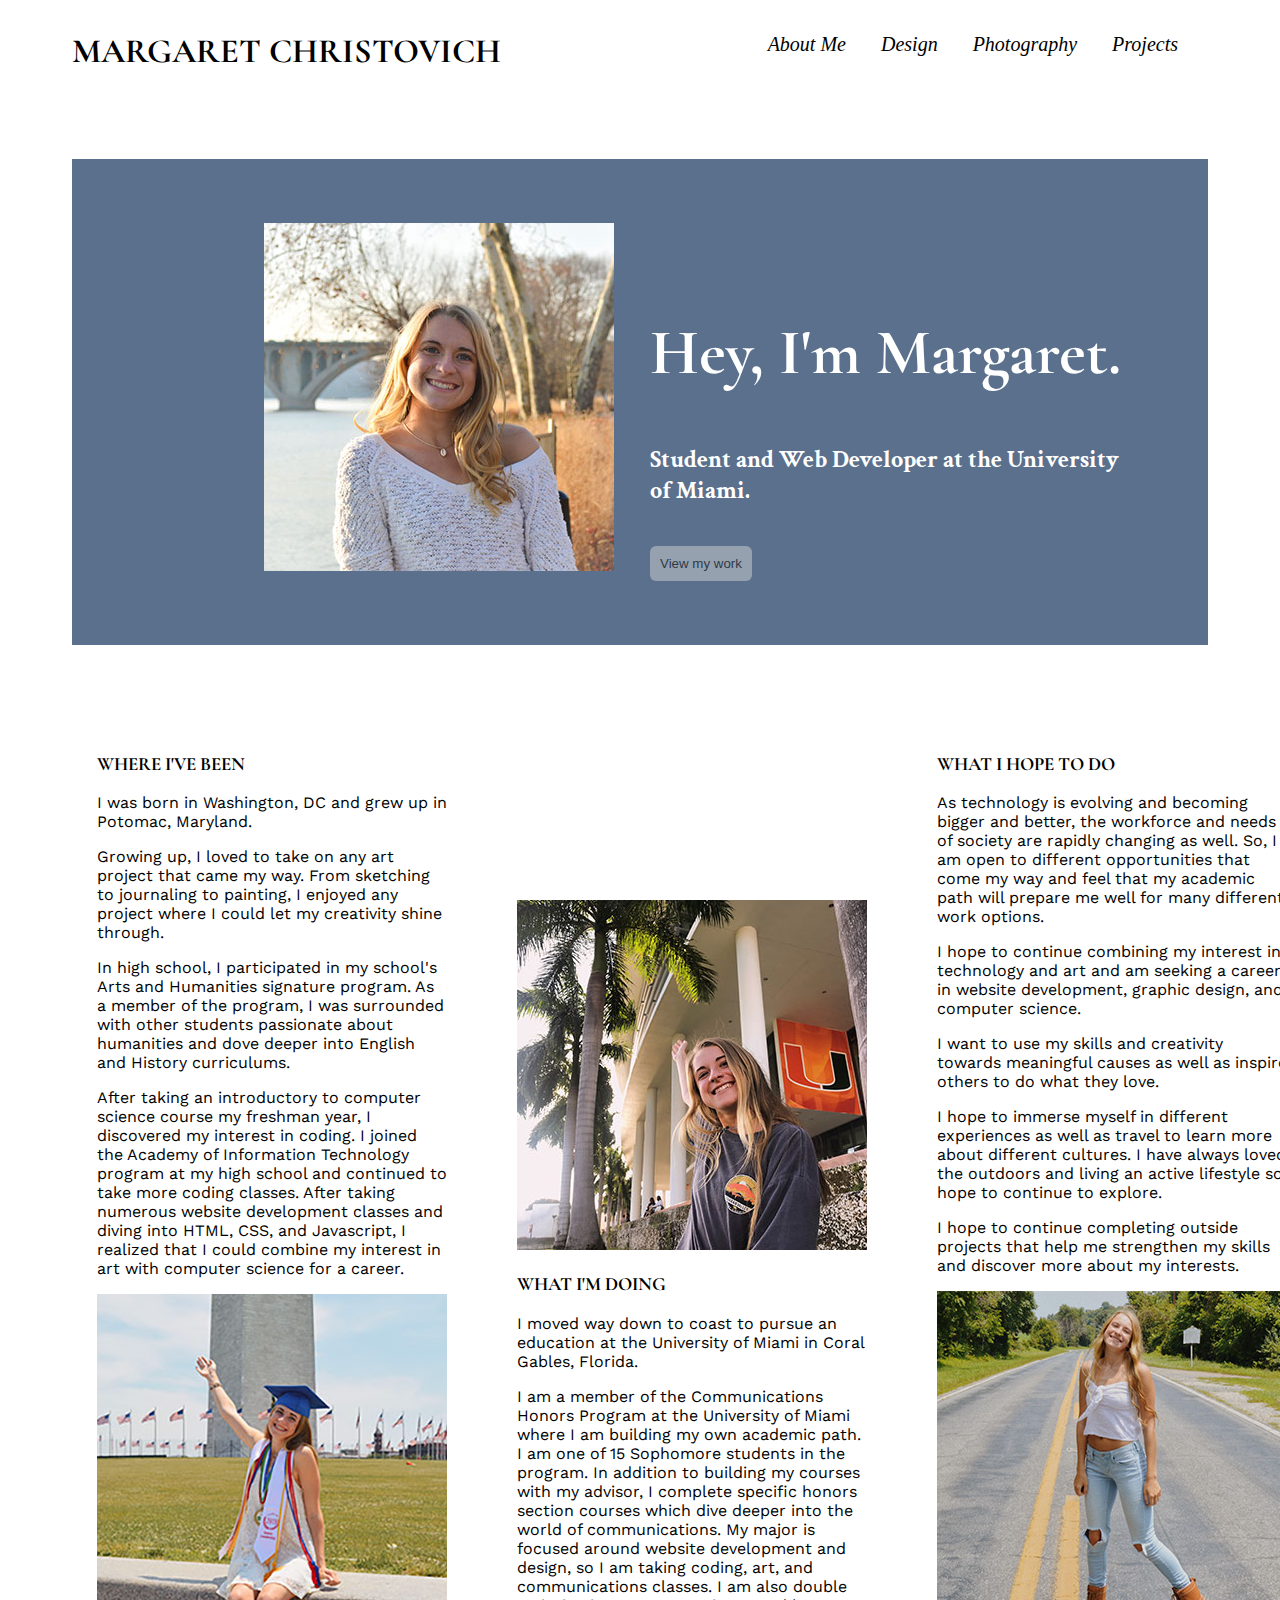
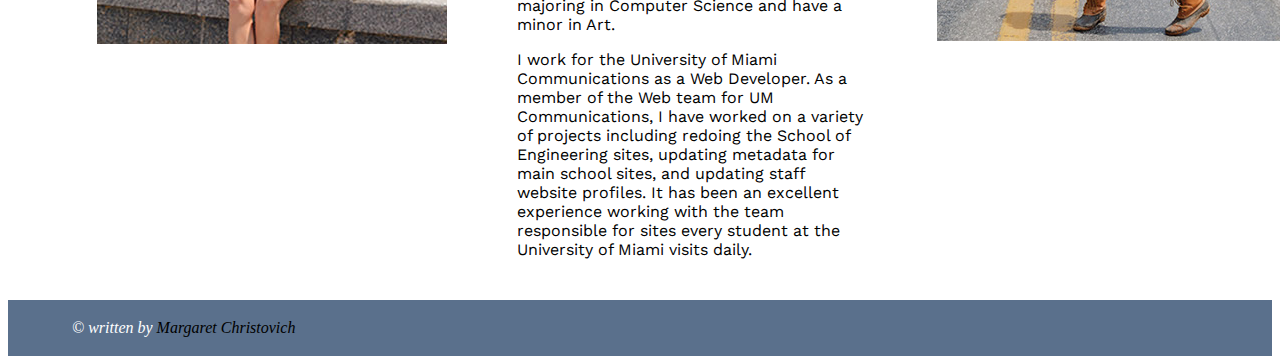
==== index.html @ 2111269c "updates" ====
<!-- Portfolio Website -->

<!DOCTYPE html>

	<html lang="en">

	<head>

		<meta charset="UTF-8">
		<title>Portfolio Site</title>
		<link rel="shortcut icon" type="image/jpg" href="assets/images/Favicon1.jpg">
		<link rel="stylesheet" type="text/css" href="css/style.css">
		<meta name="viewport" content="width=device-width, initial-scale=1.0">

	</head>

	<body>

			<header>

				<h1 id="topname"><a href="index.html">MARGARET CHRISTOVICH</a></h1>

				<nav id="topbar">
					<a href="index.html">About Me</a>
					<a href="portfolio2.html">Design</a>
					<a href="portfolio3.html">Photography</a>
					<a href="portfolio4.html">Projects</a>
				</nav>

			</header>

		<main>

			<section id="introself">

					<img src="images/self-edited.jpg" id="selffront" alt="margaret headshot">

					<article id="heyintro">

					<h2>Hey, I'm Margaret.</h2>
					<h4 id="smallerintro">Student and Web Developer at the University of Miami.</h4>

					<button id="viewbutton"><a href="portfolio2.html">View my work</a></button>

					</article>

				</section>

			<section id="aboutself">

					<article>

						<h3>WHERE I'VE BEEN</h3>
						<p>I was born in Washington, DC and grew up in Potomac, Maryland.</p>
						<p>Growing up, I loved to take on any art project that came my way. From sketching to journaling to painting, I enjoyed any project where I could let my creativity shine through.</p>
						<p>In high school, I participated in my school's Arts and Humanities signature program. As a member of the program, I was surrounded with other students passionate about humanities and dove deeper into English and History curriculums. </p>
						<p>After taking an introductory to computer science course my freshman year, I discovered my interest in coding. I joined the Academy of Information Technology program at my high school and continued to take more coding classes. After taking numerous website development classes and diving into HTML, CSS, and Javascript, I realized that I could combine my interest in art with computer science for a career.</p>
						<img src="images/grad-edited.jpg" alt="margaret high school graduation">

					</article>

					<article id="doingnow">

						<img src="images/umiami-edited.jpg" alt="margaret on campus at umiami">
						<h3>WHAT I'M DOING</h3>
						<p>I moved way down to coast to pursue an education at the University of Miami in Coral Gables, Florida.</p>
						<p>I am a member of the Communications Honors Program at the University of Miami where I am building my own academic path. I am one of 15 Sophomore students in the program. In addition to building my courses with my advisor, I complete specific honors section courses which dive deeper into the world of communications. My major is focused around website development and design, so I am taking coding, art, and communications classes. I am also double majoring in Computer Science and have a minor in Art.</p>
						<p>I work for the University of Miami Communications as a Web Developer. As a member of the Web team for UM Communications, I have worked on a variety of projects including redoing the School of Engineering sites, updating metadata for main school sites, and updating staff website profiles. It has been an excellent experience working with the team responsible for sites every student at the University of Miami visits daily.</p>

					</article>

					<article>

						<h3>WHAT I HOPE TO DO</h3>
						<p>As technology is evolving and becoming bigger and better, the workforce and needs of society are rapidly changing as well. So, I am open to different opportunities that come my way and feel that my academic path will prepare me well for many different work options.</p>
						<p>I hope to continue combining my interest in technology and art and am seeking a career in website development, graphic design, and computer science.</p>
						<p>I want to use my skills and creativity towards meaningful causes as well as inspire others to do what they love. </p>
						<p>I hope to immerse myself in different experiences as well as travel to learn more about different cultures. I have always loved the outdoors and living an active lifestyle so hope to continue to explore.</p>
						<p>I hope to continue completing outside projects that help me strengthen my skills and discover more about my interests.</p>
						<img src="images/road-edited.jpg" alt="margaret on road standing">

					</article>

			</section>


		</main>

		<footer>

				<address>
					&copy;
					written by <a> Margaret Christovich</a>
					<br>
				</address>

		</footer>

		<script src="https://ajax.googleapis.com/ajax/libs/jquery/1.10.1/jquery.min.js"></script>
		<script src="js/index.js"></script>

		</body>

	</html>
---- css/style.css ----
@import url('https://fonts.googleapis.com/css2?family=Cormorant+Garamond:wght@600&family=Crimson+Text&family=Major+Mono+Display&family=Work+Sans:ital,wght@1,300;1,600&display=swap');


/* DEVICES (mobile version) */
@media only screen and (min-width: 350px){

	#topname{
	margin-left:5vw;
	color: #000000;
	font-family: 'Cormorant Garamond', serif;
	font-size: 2.5em;
	text-align: left;
	}

	img{
		height: auto;
  	width: 100%;
	}

	#topname: visited{
		color: #000000;
	}

	#topbar{
		margin-left:15px;
	}

	#introself h2{
		font-family: 'Cormorant Garamond', serif;
	}

	a{
		color: #000000;
	}

	h2{
		font-family: 'Major Mono Display', monospace;
		font-size:2em;
	}

	h3{
		font-family: 'Cormorant Garamond', serif;
	}

	p{
		font-family: 'Work Sans', sans-serif;
	}

	#topbar a{
		margin-right: 15px;
		color: #000000;
	}

	#topbar a:hover{
	  background-color: #5A708C;
	  color: #FFFFFF;
	  font-size:1.25em;
	}

	#topbar a:active{
	  background-color: #D5E0F5;
	  color:#5A708C;
	}

	#topbar a:link{
	  font-style: italic;
	}

	#topbar a:visited{
	  text-decoration: underline;
	}

	header{
		display: grid;
		grid-template-columns: 1fr;
		grid-template-rows: 1fr .5fr;
		grid-gap: 20px;
	}

	nav{
		font-size: 1em;
	}

	footer{
		background-color:#5A708C;
		padding:1.5vw;
		color: #FFFFFF;
		padding-left:5vw;
	}

	a{
		text-decoration:none;
	}

	#selffront{
		margin-left:2.5vw;
	}

	#introself{
		display: grid;
		grid-template-columns: 1fr;
		grid-gap: 20px;
		color: #5A708C;
	}

	button{
		background-color: #D3D3D3;
		border-radius: 6px;
		padding:5px;
		border: none;
	  color: #FFFFFF;
	  padding: 10px;
	  text-align: center;
	  text-decoration: none;
		opacity: 0.5;
	}

	button:hover{
		background-color:#FFFFFF;
	}

	button: hover{
		  color: #000000;
		  font-size:1.25em;
	}

	#heyintro{
		font-size: 2em;
		font-family: 'Crimson Text', serif;
	}

	#smallerintro{
			font-size: .75em;
	}

	#aboutself{
		margin-top:40px;
		display: grid;
		grid-template-columns: 1fr;
		grid-gap: 10px;
	}

	#designgroup{
		margin: 5vw;
	}

	figure{
		margin:0;
		padding:0;
	}


	figcaption{
		margin:0;
		padding:0;
	}

	#topdesigngrid{
		display: grid;
		grid-template-columns: 1fr;
		grid-gap: 10px;

	}

	#designgrid{
		display: grid;
		grid-template-columns: 1fr;
		grid-gap: 10px;
		margin: none;
	}

	#photographygroup{
		margin: 5vw;
	}

	#paintinggroup{
		margin: 5vw;
	}

	#piccollage{
		display: grid;
		grid-template-columns: 1fr;
		grid-gap: 10px;
	}

	#whiteblock{
		display: grid;
		grid-template-columns: 1fr;
		grid-gap: 10px;
	}

	#skyblock{
		display: grid;
		grid-template-columns: 1fr;
		grid-gap: 10px;
	}

	#animalblock{
		display: grid;
		grid-template-columns: 1fr;
		grid-gap: 10px;
	}

	#blueblock{
		display: grid;
		grid-template-columns: 1fr;

		grid-gap: 10px;
	}

	#firstgroup{
		display: grid;
		grid-template-columns: 1fr;
		grid-gap: 10px;
		margin-bottom:10px;
	}

	#secondgroup, #thirdgroup{
		display: grid;
		grid-template-columns: 1fr;
		grid-gap: 10px;
		margin-bottom:10px;
	}

}

/* DEVICES (laptop) */
@media only screen and (min-width: 768px){

	#topname{
	margin-left:5vw;
	font-size: 2.125em;
	text-align: left;
	}

	header{
		display: grid;
		grid-template-columns: 1fr 1fr;
		grid-template-rows: 1fr;
		grid-gap: 20px;
	}

	#topbar{
	text-align: right;
	margin-right: 5vw;
	}

	#topbar a{
		margin-right: 30px;
		color: black;
	}

	nav{
		font-size: 1.25em;
		margin-top:25px;
	}

	#introself{
		margin-top:40px;
		grid-template-columns: 1fr 1fr;
		background-color: #5A708C;
		padding:5vw;
		margin: 5vw;
		color: white;
	}

	#selffront{
		margin-left:10vw;
	}

	#heyintro{
		font-size: 2em;
		margin-top: 3vw;
	}

	#aboutself{
		margin-top:40px;
		margin-left:5vw;
		margin-right: 5vw;
		display: grid;
		grid-template-columns: 1fr 1fr 1fr;
		grid-gap: 20px;
	}

	#aboutself article{
		padding:25px;
	}

	#doingnow{
	margin-top:13vw;
	}

	#topdesigngrid{
		display: grid;
		grid-template-columns: 1fr 1fr;
		grid-template-rows: 1fr;
		grid-gap: 10px;
	}

	#designgrid{
		display: grid;
		grid-template-columns: 1fr 1fr;
		grid-gap: 10px;
		margin: none;
	}

	#piccollage{
		grid-template-columns: 1fr 1fr;
	}

	#whiteblock{
		grid-template-rows: 1fr 1fr;
		grid-template-columns: 1fr 1fr 1fr;
	}

	#skyblock{
		grid-template-columns: 1fr 1fr;
		grid-template-rows: 1fr 1fr ;
	}

	#animalblock{
		grid-template-rows: 1fr 1fr;
		grid-template-columns: 1fr 1fr 1fr;
	}

	#blueblock{
		grid-template-columns: 1fr 1fr;
		grid-template-rows: 1fr 1fr;
	}

	#firstgroup{
		grid-template-columns: 1fr 1fr 1fr 1fr 1fr;
	}

	#secondgroup, #thirdgroup{
		grid-template-columns: 1fr 1fr;
	}

	img{
		height: auto;
  	width: auto;
	}

}
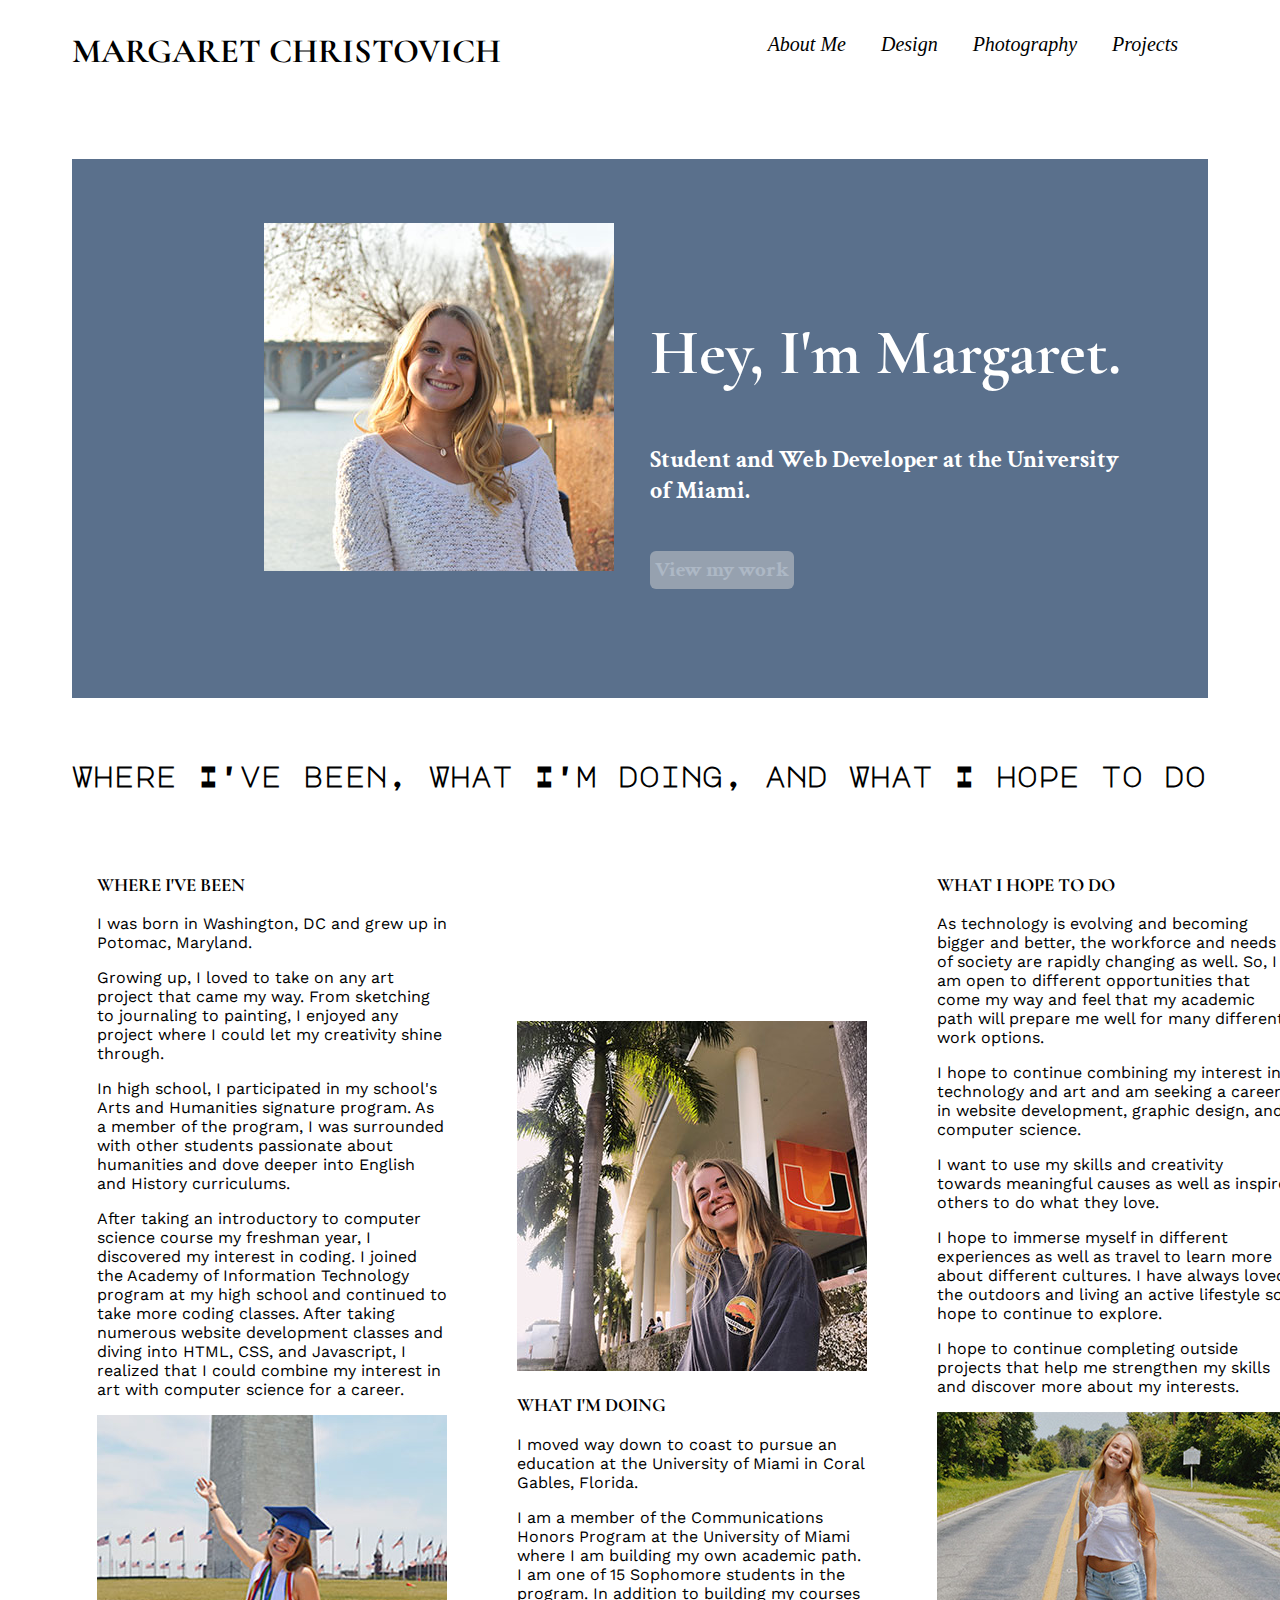
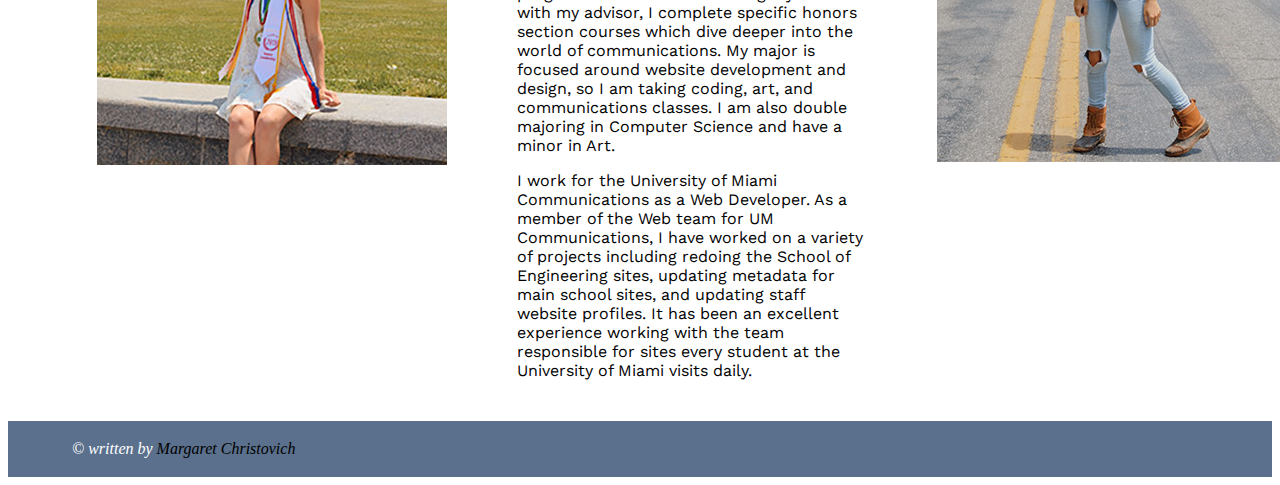
==== commit 1a022bc4: "validated" ====
--- a/index.html
+++ b/index.html
@@ -32,7 +32,7 @@
 
 		<main>
 
-			<section id="introself">
+			<div id="introself">
 
 					<img src="images/self-edited.jpg" id="selffront" alt="margaret headshot">
 
@@ -41,13 +41,17 @@
 					<h2>Hey, I'm Margaret.</h2>
 					<h4 id="smallerintro">Student and Web Developer at the University of Miami.</h4>
 
-					<button id="viewbutton"><a href="portfolio2.html">View my work</a></button>
+					<h6><a id="viewbutton" onclick="portfolio2.html">View my work</a></h6>
 
 					</article>
 
-				</section>
+				</div>
 
-			<section id="aboutself">
+			<section>
+
+				<h2 id="aboutselftitle">Where I've been, What I'm doing, and What I hope to do</h2>
+
+				<div id="aboutself">
 
 					<article>
 
@@ -81,7 +85,7 @@
 						<img src="images/road-edited.jpg" alt="margaret on road standing">
 
 					</article>
-
+					</div>
 			</section>
 
 
--- a/css/style.css
+++ b/css/style.css
@@ -19,10 +19,6 @@
   	width: 100%;
 	}
 
-	#topname: visited{
-		color: #000000;
-	}
-
 	#topbar{
 		margin-left:15px;
 	}
@@ -105,27 +101,17 @@
 		color: #5A708C;
 	}
 
-	button{
+	#viewbutton{
 		background-color: #D3D3D3;
 		border-radius: 6px;
 		padding:5px;
 		border: none;
 	  color: #FFFFFF;
-	  padding: 10px;
 	  text-align: center;
 	  text-decoration: none;
 		opacity: 0.5;
 	}
 
-	button:hover{
-		background-color:#FFFFFF;
-	}
-
-	button: hover{
-		  color: #000000;
-		  font-size:1.25em;
-	}
-
 	#heyintro{
 		font-size: 2em;
 		font-family: 'Crimson Text', serif;
@@ -168,7 +154,6 @@
 		display: grid;
 		grid-template-columns: 1fr;
 		grid-gap: 10px;
-		margin: none;
 	}
 
 	#photographygroup{
@@ -276,7 +261,7 @@
 	}
 
 	#aboutself{
-		margin-top:40px;
+
 		margin-left:5vw;
 		margin-right: 5vw;
 		display: grid;
@@ -284,6 +269,11 @@
 		grid-gap: 20px;
 	}
 
+	#aboutselftitle{
+		font-size: 1.75em;
+		margin-left:  5vw;
+	}
+
 	#aboutself article{
 		padding:25px;
 	}
@@ -303,7 +293,6 @@
 		display: grid;
 		grid-template-columns: 1fr 1fr;
 		grid-gap: 10px;
-		margin: none;
 	}
 
 	#piccollage{
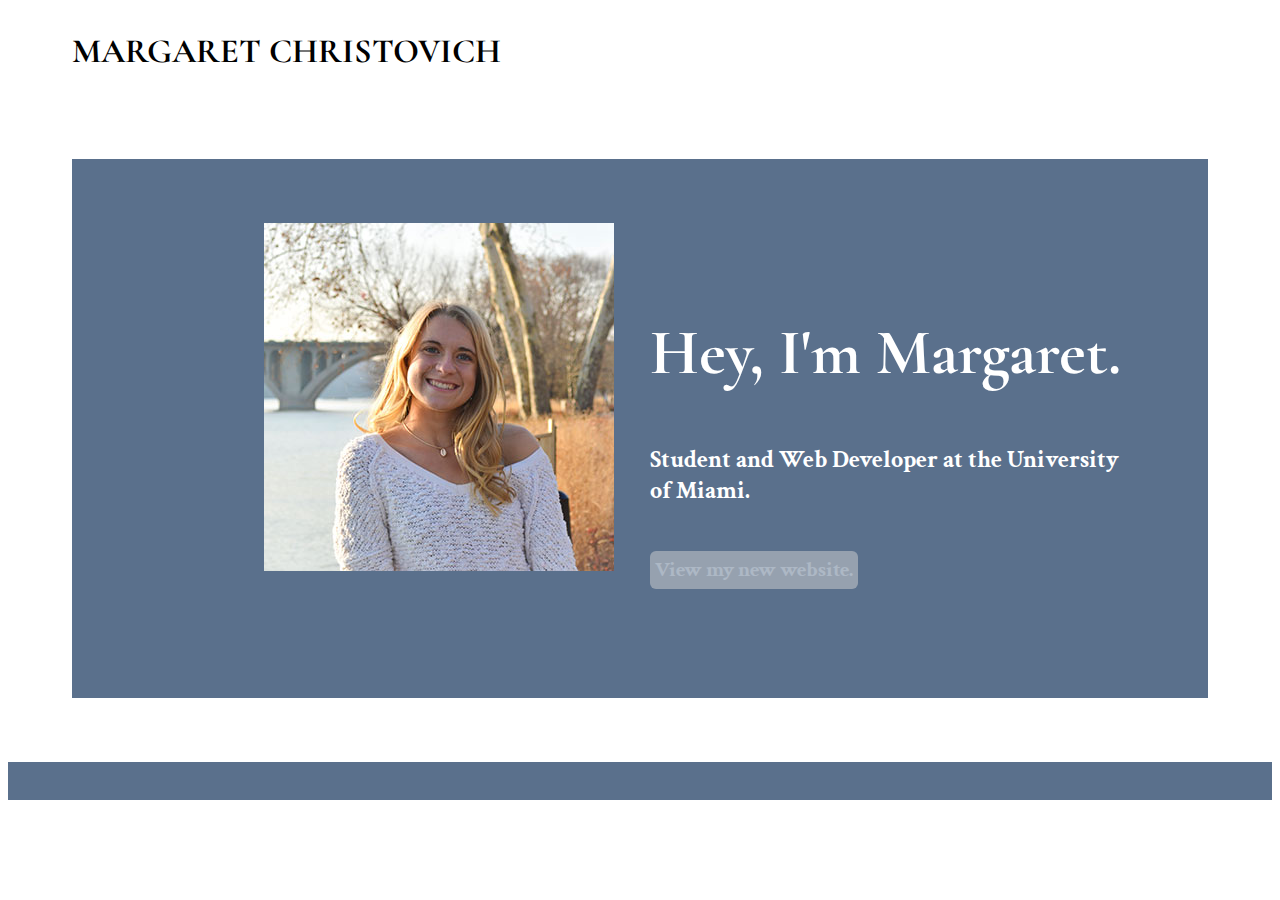
==== commit 72c318bd: "update" ====
--- a/index.html
+++ b/index.html
@@ -21,13 +21,6 @@
 
 				<h1 id="topname"><a href="index.html">MARGARET CHRISTOVICH</a></h1>
 
-				<nav id="topbar">
-					<a href="index.html">About Me</a>
-					<a href="portfolio2.html">Design</a>
-					<a href="portfolio3.html">Photography</a>
-					<a href="portfolio4.html">Projects</a>
-				</nav>
-
 			</header>
 
 		<main>
@@ -41,68 +34,18 @@
 					<h2>Hey, I'm Margaret.</h2>
 					<h4 id="smallerintro">Student and Web Developer at the University of Miami.</h4>
 
-					<h6><a id="viewbutton" onclick="portfolio2.html">View my work</a></h6>
+					<h6><a id="viewbutton" onclick=""="www.margchristo.com">View my new website.</a></h6>
 
 					</article>
 
-				</div>
-
-			<section>
-
-				<h2 id="aboutselftitle">Where I've been, What I'm doing, and What I hope to do</h2>
-
-				<div id="aboutself">
-
-					<article>
-
-						<h3>WHERE I'VE BEEN</h3>
-						<p>I was born in Washington, DC and grew up in Potomac, Maryland.</p>
-						<p>Growing up, I loved to take on any art project that came my way. From sketching to journaling to painting, I enjoyed any project where I could let my creativity shine through.</p>
-						<p>In high school, I participated in my school's Arts and Humanities signature program. As a member of the program, I was surrounded with other students passionate about humanities and dove deeper into English and History curriculums. </p>
-						<p>After taking an introductory to computer science course my freshman year, I discovered my interest in coding. I joined the Academy of Information Technology program at my high school and continued to take more coding classes. After taking numerous website development classes and diving into HTML, CSS, and Javascript, I realized that I could combine my interest in art with computer science for a career.</p>
-						<img src="images/grad-edited.jpg" alt="margaret high school graduation">
-
-					</article>
-
-					<article id="doingnow">
-
-						<img src="images/umiami-edited.jpg" alt="margaret on campus at umiami">
-						<h3>WHAT I'M DOING</h3>
-						<p>I moved way down to coast to pursue an education at the University of Miami in Coral Gables, Florida.</p>
-						<p>I am a member of the Communications Honors Program at the University of Miami where I am building my own academic path. I am one of 15 Sophomore students in the program. In addition to building my courses with my advisor, I complete specific honors section courses which dive deeper into the world of communications. My major is focused around website development and design, so I am taking coding, art, and communications classes. I am also double majoring in Computer Science and have a minor in Art.</p>
-						<p>I work for the University of Miami Communications as a Web Developer. As a member of the Web team for UM Communications, I have worked on a variety of projects including redoing the School of Engineering sites, updating metadata for main school sites, and updating staff website profiles. It has been an excellent experience working with the team responsible for sites every student at the University of Miami visits daily.</p>
-
-					</article>
-
-					<article>
-
-						<h3>WHAT I HOPE TO DO</h3>
-						<p>As technology is evolving and becoming bigger and better, the workforce and needs of society are rapidly changing as well. So, I am open to different opportunities that come my way and feel that my academic path will prepare me well for many different work options.</p>
-						<p>I hope to continue combining my interest in technology and art and am seeking a career in website development, graphic design, and computer science.</p>
-						<p>I want to use my skills and creativity towards meaningful causes as well as inspire others to do what they love. </p>
-						<p>I hope to immerse myself in different experiences as well as travel to learn more about different cultures. I have always loved the outdoors and living an active lifestyle so hope to continue to explore.</p>
-						<p>I hope to continue completing outside projects that help me strengthen my skills and discover more about my interests.</p>
-						<img src="images/road-edited.jpg" alt="margaret on road standing">
-
-					</article>
-					</div>
-			</section>
-
+			</div>
 
 		</main>
 
 		<footer>
 
-				<address>
-					&copy;
-					written by <a> Margaret Christovich</a>
-					<br>
-				</address>
 
 		</footer>
-
-		<script src="https://ajax.googleapis.com/ajax/libs/jquery/1.10.1/jquery.min.js"></script>
-		<script src="js/index.js"></script>
 
 		</body>
 
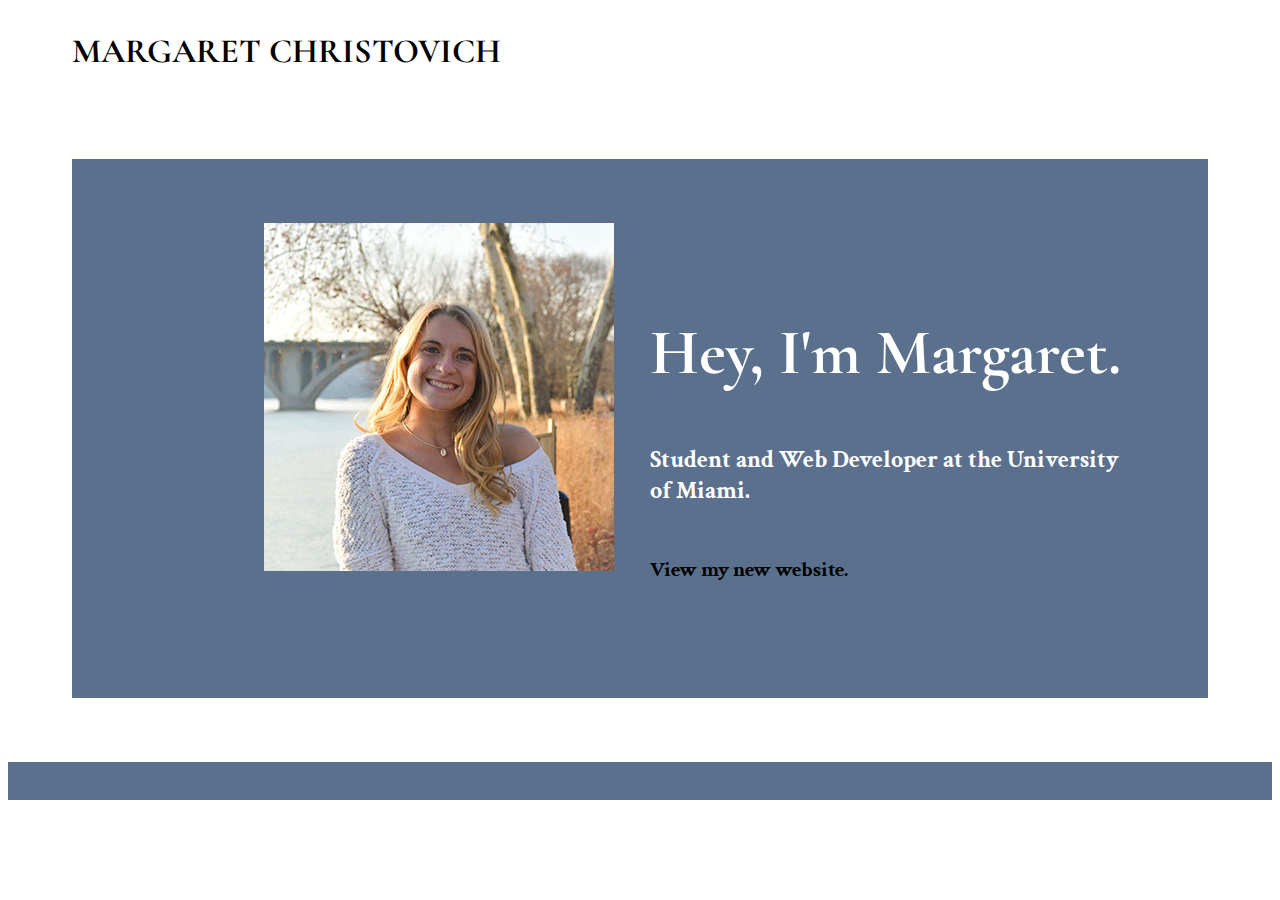
==== commit 5d150d9b: "Update index.html" ====
--- a/index.html
+++ b/index.html
@@ -34,7 +34,7 @@
 					<h2>Hey, I'm Margaret.</h2>
 					<h4 id="smallerintro">Student and Web Developer at the University of Miami.</h4>
 
-					<h6><a id="viewbutton" onclick=""="www.margchristo.com">View my new website.</a></h6>
+					<h6><a href="www.margchristo.com">View my new website.</a></h6>
 
 					</article>
 
